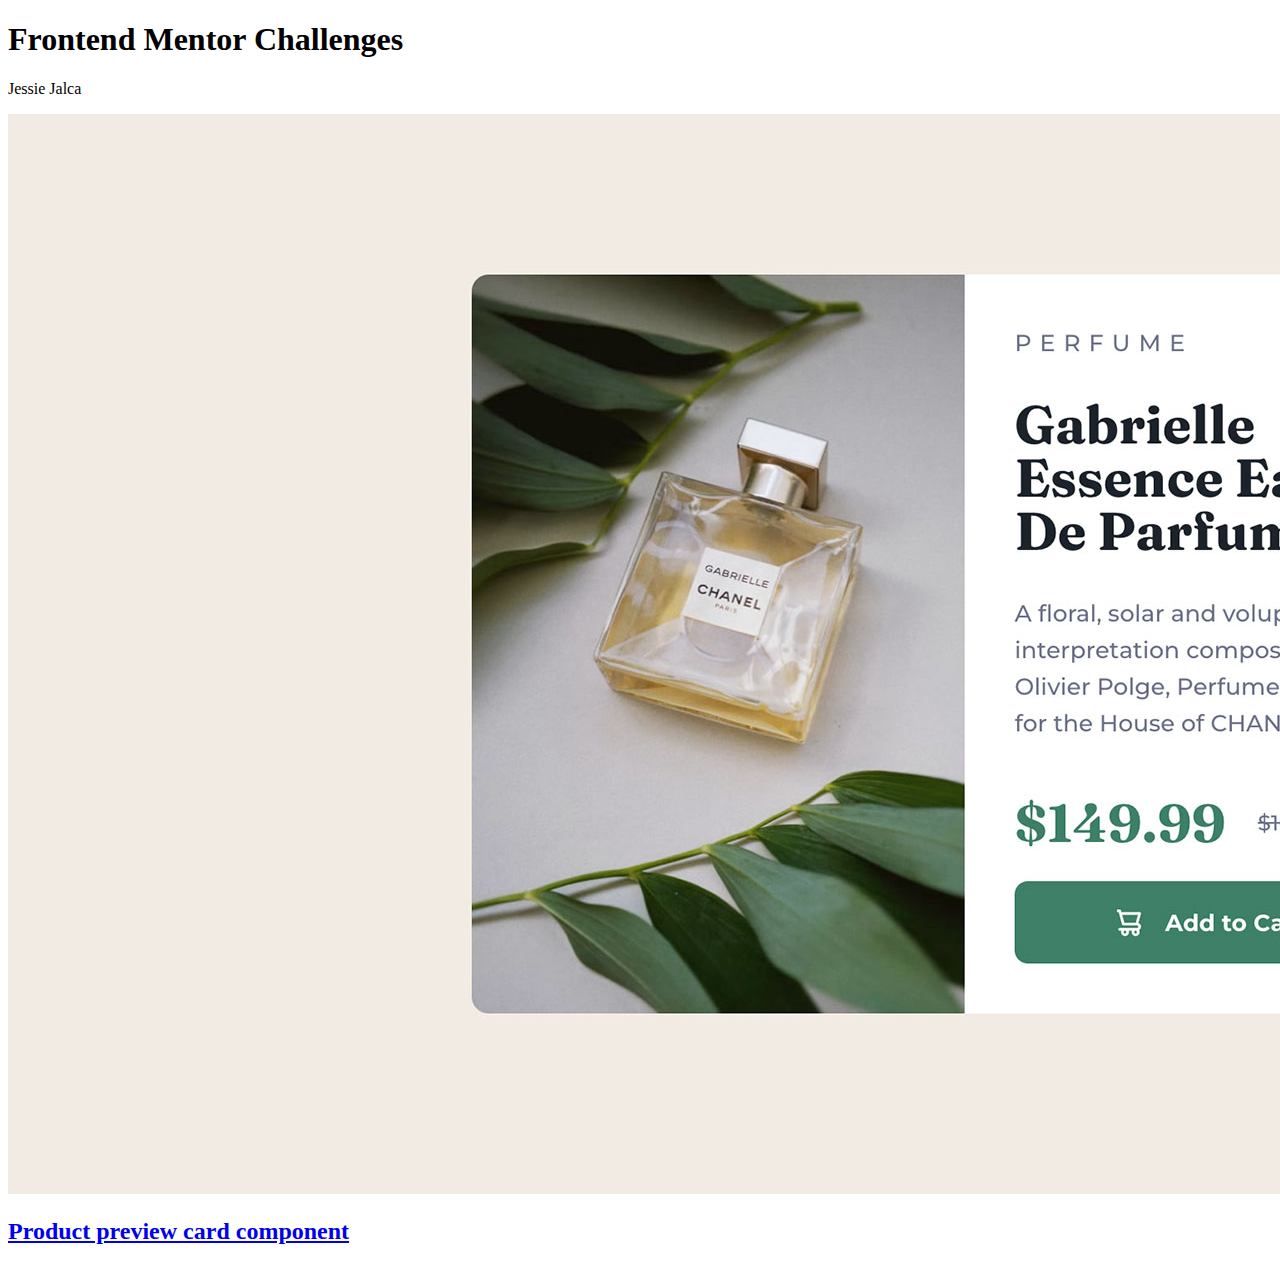
==== hub/index.html @ 93c2d860 "Create a hub for solution live pages" ====
<!DOCTYPE html>
<html lang="en">
  <head>
    <meta charset="UTF-8" />
    <meta http-equiv="X-UA-Compatible" content="IE=edge" />
    <meta name="viewport" content="width=device-width, initial-scale=1.0" />
    <title>Frontend Mentor Challenges</title>
  </head>
  <body>
    <header>
      <h1>Frontend Mentor Challenges</h1>
      <p class="subhead">Jessie Jalca</p>
    </header>
    <article class="solutions-grid">
      <a class="card" href="../product-preview-card-component-main/index.html">
        <article>
          <img
            src="images/product-preview-card-component.jpg"
            alt="Product preview card component solution"
          />
          <section>
            <h2>Product preview card component</h2>
          </section>
        </article>
      </a>
    </article>
  </body>
</html>
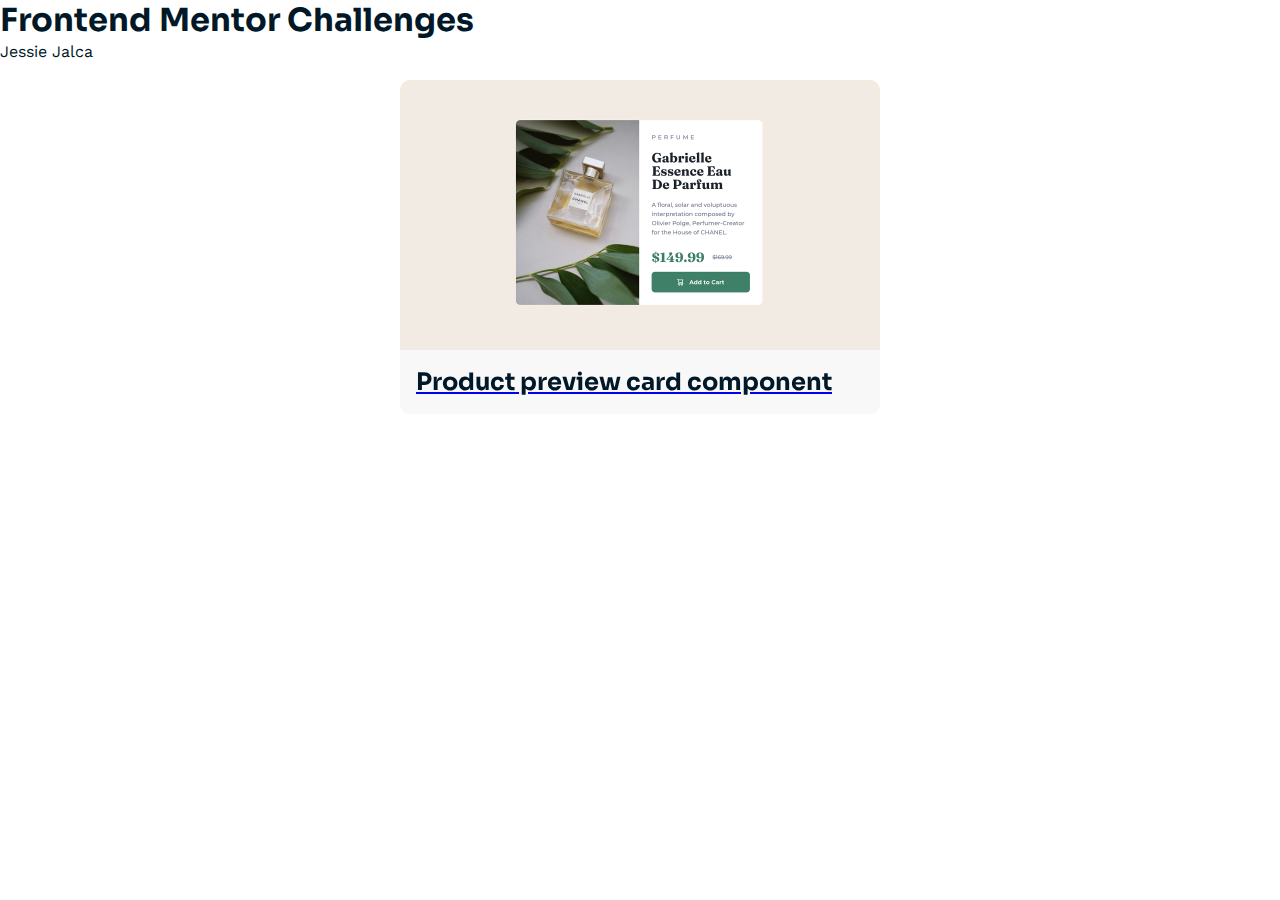
==== commit 092b8f9c: "Create grid for solution cards & start card styles" ====
--- a/hub/index.html
+++ b/hub/index.html
@@ -1,9 +1,19 @@
 <!DOCTYPE html>
 <html lang="en">
   <head>
+    <!-- Display info -->
     <meta charset="UTF-8" />
     <meta http-equiv="X-UA-Compatible" content="IE=edge" />
     <meta name="viewport" content="width=device-width, initial-scale=1.0" />
+    <!-- Load font families -->
+    <link rel="preconnect" href="https://fonts.googleapis.com" />
+    <link rel="preconnect" href="https://fonts.gstatic.com" crossorigin />
+    <!-- Link stylesheets -->
+    <link
+      href="https://fonts.googleapis.com/css2?family=Sora:wght@700&family=Work+Sans:wght@400;700&display=swap"
+      rel="stylesheet"
+    />
+    <link rel="stylesheet" href="styles/main.css" />
     <title>Frontend Mentor Challenges</title>
   </head>
   <body>
@@ -12,16 +22,17 @@
       <p class="subhead">Jessie Jalca</p>
     </header>
     <article class="solutions-grid">
-      <a class="card" href="../product-preview-card-component-main/index.html">
-        <article>
-          <img
-            src="images/product-preview-card-component.jpg"
-            alt="Product preview card component solution"
-          />
-          <section>
-            <h2>Product preview card component</h2>
-          </section>
-        </article>
+      <a
+        class="solution-card"
+        href="../product-preview-card-component-main/index.html"
+      >
+        <img
+          src="images/product-preview-card-component.jpg"
+          alt="Product preview card component solution"
+        />
+        <section>
+          <h2>Product preview card component</h2>
+        </section>
       </a>
     </article>
   </body>
--- a/hub/styles/main.css
+++ b/hub/styles/main.css
@@ -0,0 +1,87 @@
+/*
+  Josh's Custom CSS Reset
+  https://www.joshwcomeau.com/css/custom-css-reset/
+*/
+*,
+*::before,
+*::after {
+  box-sizing: border-box;
+}
+
+* {
+  margin: 0;
+  line-height: calc(1em + 0.5rem);
+}
+
+html,
+body {
+  height: 100%;
+}
+
+body {
+  -webkit-font-smoothing: antialiased;
+}
+
+img,
+picture,
+video,
+canvas,
+svg {
+  display: block;
+  max-width: 100%;
+}
+
+input,
+button,
+textarea,
+select {
+  font: inherit;
+}
+
+p,
+h1,
+h2,
+h3,
+h4,
+h5,
+h6 {
+  overflow-wrap: break-word;
+}
+
+#root,
+#__next {
+  isolation: isolate;
+}
+
+body {
+  font-family: "Work Sans", Arial, Helvetica, sans-serif;
+  font-size: 100%;
+  color: #011828;
+}
+
+h1,
+h2,
+h3 {
+  font-family: "Sora", Arial, Helvetica, sans-serif;
+  font-weight: 700;
+  color: #011828;
+}
+
+.solutions-grid {
+  display: grid;
+  padding: 1em;
+}
+
+.solution-card {
+  margin: auto;
+  max-width: 30rem;
+  background-color: rgba(245, 245, 245, 0.75);
+  backdrop-filter: blur(5px);
+  border-radius: 10px;
+  overflow: hidden;
+}
+.solution-card section {
+  padding: 1em;
+}
+
+/*# sourceMappingURL=main.css.map */
